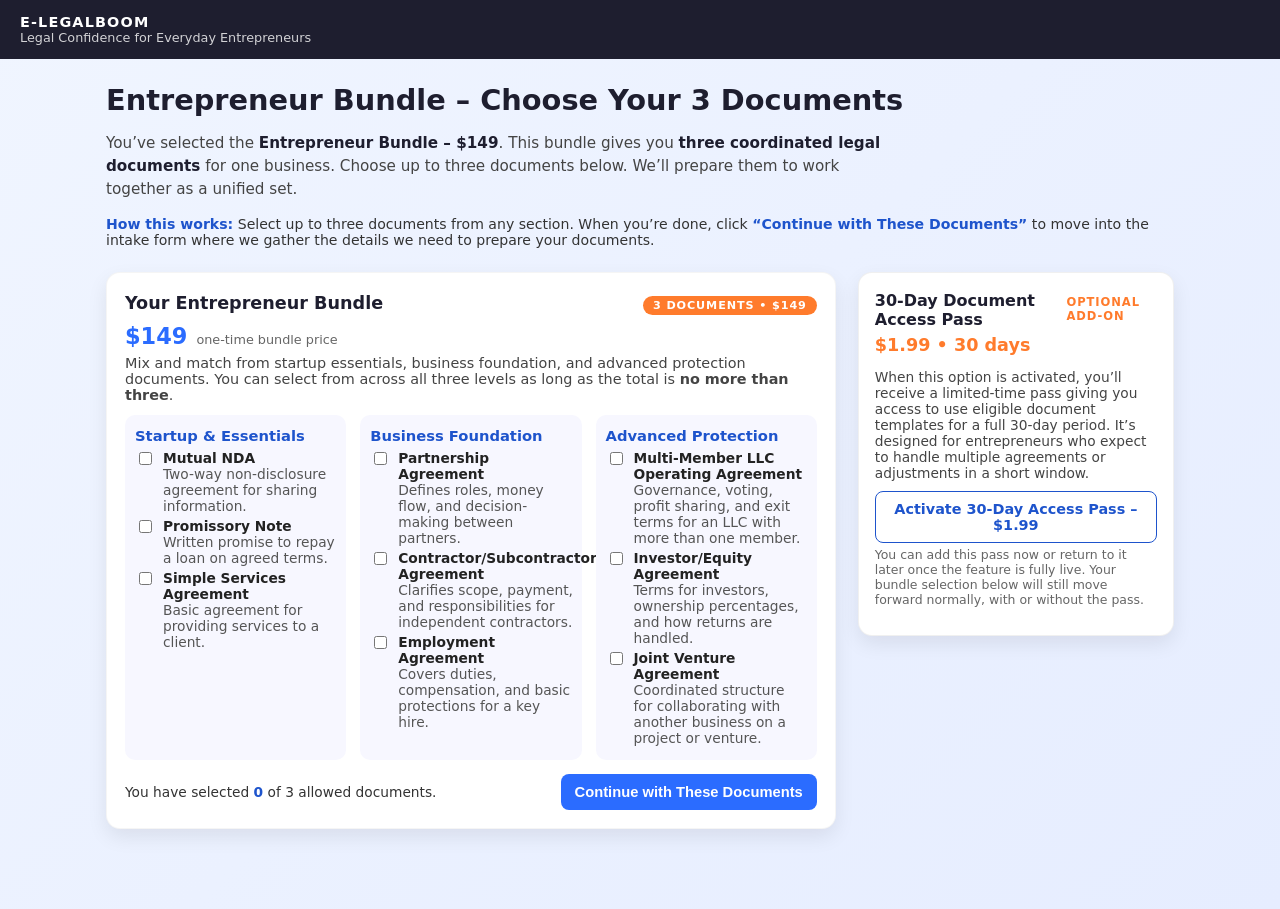
==== bundle-select.html @ 8c2ac6b5 "Create bundle-select.html" ====
<!DOCTYPE html>
<html lang="en">
  <head>
    <meta charset="UTF-8" />
    <title>E-LegalBoom – Entrepreneur Bundle Selection</title>
    <meta name="viewport" content="width=device-width, initial-scale=1" />

    <style>
      :root {
        --eb-navy: #1e1e2f;
        --eb-blue: #2b6cff;
        --eb-blue-dark: #1e54cc;
        --eb-accent: #ff7b2c;
        --eb-bg1: #f0f5ff;
        --eb-bg2: #e6edff;
        --eb-card-bg: #ffffff;
      }

      * {
        box-sizing: border-box;
      }

      body {
        margin: 0;
        font-family: system-ui, -apple-system, BlinkMacSystemFont, "Segoe UI",
          sans-serif;
        background: linear-gradient(135deg, var(--eb-bg1), var(--eb-bg2));
        color: #222;
      }

      header {
        background: var(--eb-navy);
        color: #fff;
        padding: 14px 20px;
      }

      header .brand {
        font-weight: 700;
        letter-spacing: 0.08em;
        text-transform: uppercase;
        font-size: 0.9rem;
      }

      header .tagline {
        font-size: 0.8rem;
        opacity: 0.8;
      }

      .page-wrap {
        max-width: 1100px;
        margin: 24px auto 40px;
        padding: 0 16px 40px;
      }

      h1 {
        margin: 0 0 8px;
        font-size: 1.8rem;
        color: var(--eb-navy);
      }

      .page-intro {
        max-width: 780px;
        font-size: 0.95rem;
        color: #444;
        line-height: 1.5;
      }

      .page-intro strong {
        color: var(--eb-navy);
      }

      .selection-summary {
        margin-top: 14px;
        font-size: 0.88rem;
        color: #333;
      }

      .selection-summary strong {
        color: var(--eb-blue-dark);
      }

      .layout-grid {
        display: grid;
        grid-template-columns: 3fr 1.3fr;
        gap: 22px;
        margin-top: 24px;
        align-items: flex-start;
      }

      @media (max-width: 900px) {
        .layout-grid {
          grid-template-columns: 1fr;
        }
      }

      .bundle-card {
        background: var(--eb-card-bg);
        border-radius: 14px;
        padding: 20px 18px 18px;
        box-shadow: 0 8px 20px rgba(0, 0, 0, 0.08);
        border: 1px solid rgba(0, 0, 0, 0.04);
      }

      .bundle-header-row {
        display: flex;
        justify-content: space-between;
        align-items: baseline;
        gap: 10px;
        margin-bottom: 8px;
      }

      .bundle-name {
        margin: 0;
        font-size: 1.1rem;
        color: var(--eb-navy);
      }

      .bundle-pill {
        display: inline-block;
        padding: 3px 10px;
        border-radius: 999px;
        font-size: 0.7rem;
        text-transform: uppercase;
        letter-spacing: 0.08em;
        background: var(--eb-accent);
        color: #fff;
        font-weight: 600;
        white-space: nowrap;
      }

      .bundle-price-row {
        margin-bottom: 6px;
      }

      .bundle-price-main {
        font-size: 1.4rem;
        font-weight: 700;
        color: var(--eb-blue);
      }

      .bundle-price-note {
        font-size: 0.8rem;
        color: #666;
        margin-left: 4px;
      }

      .bundle-blurb {
        font-size: 0.9rem;
        color: #444;
        margin: 6px 0 12px;
      }

      .doc-groups {
        display: grid;
        grid-template-columns: repeat(auto-fit, minmax(220px, 1fr));
        gap: 14px;
      }

      .doc-group {
        background: #f7f7ff;
        border-radius: 10px;
        padding: 12px 10px 10px;
      }

      .doc-group-title {
        margin: 0 0 6px;
        font-size: 0.92rem;
        color: var(--eb-blue-dark);
        font-weight: 600;
      }

      .doc-option-label {
        display: flex;
        align-items: flex-start;
        gap: 8px;
        font-size: 0.86rem;
        margin-bottom: 4px;
        cursor: pointer;
      }

      .doc-option-label input[type="checkbox"] {
        margin-top: 2px;
        cursor: pointer;
      }

      .doc-option-title {
        font-weight: 600;
        color: #222;
      }

      .doc-option-note {
        display: block;
        font-weight: 400;
        color: #555;
      }

      .selection-footer {
        margin-top: 14px;
        display: flex;
        flex-wrap: wrap;
        gap: 10px;
        align-items: center;
        justify-content: space-between;
      }

      .selection-count {
        font-size: 0.86rem;
        color: #333;
      }

      .selection-count strong {
        color: var(--eb-blue-dark);
      }

      .btn-primary {
        display: inline-block;
        background: var(--eb-blue);
        color: #fff;
        padding: 10px 14px;
        border-radius: 8px;
        text-align: center;
        text-decoration: none;
        font-size: 0.92rem;
        font-weight: 600;
        border: none;
        cursor: pointer;
        transition: background 0.18s ease, transform 0.1s ease;
      }

      .btn-primary:hover {
        background: var(--eb-blue-dark);
        transform: translateY(-1px);
      }

      .btn-primary:disabled,
      .btn-primary[disabled] {
        background: #a5b5f0;
        cursor: not-allowed;
        transform: none;
      }

      /* Right column: 30-day pass hook */
      .hook-card {
        background: var(--eb-card-bg);
        border-radius: 14px;
        padding: 18px 16px 16px;
        box-shadow: 0 8px 20px rgba(0, 0, 0, 0.08);
        border: 1px solid rgba(0, 0, 0, 0.06);
      }

      .hook-title {
        margin: 0 0 6px;
        font-size: 1rem;
        color: var(--eb-navy);
        display: flex;
        justify-content: space-between;
        align-items: baseline;
        gap: 10px;
      }

      .hook-pill {
        font-size: 0.72rem;
        text-transform: uppercase;
        letter-spacing: 0.08em;
        color: var(--eb-accent);
        font-weight: 700;
      }

      .hook-price {
        font-size: 1.1rem;
        font-weight: 700;
        color: var(--eb-accent);
        margin: 4px 0 4px;
      }

      .hook-text {
        font-size: 0.86rem;
        color: #444;
        margin-bottom: 10px;
      }

      .hook-note {
        font-size: 0.78rem;
        color: #666;
        margin-top: 4px;
      }

      .btn-secondary {
        display: inline-block;
        background: #ffffff;
        color: var(--eb-blue-dark);
        padding: 9px 12px;
        border-radius: 8px;
        text-align: center;
        text-decoration: none;
        font-size: 0.9rem;
        font-weight: 600;
        border: 1px solid var(--eb-blue-dark);
        cursor: pointer;
        transition: background 0.18s ease, color 0.18s ease, transform 0.1s ease;
      }

      .btn-secondary:hover {
        background: var(--eb-blue-dark);
        color: #fff;
        transform: translateY(-1px);
      }

      @media (max-width: 600px) {
        h1 {
          font-size: 1.4rem;
        }
      }
    </style>
  </head>

  <body>
    <header>
      <div class="brand">E-LEGALBOOM</div>
      <div class="tagline">Legal Confidence for Everyday Entrepreneurs</div>
    </header>

    <main class="page-wrap">
      <h1>Entrepreneur Bundle – Choose Your 3 Documents</h1>
      <p class="page-intro">
        You’ve selected the <strong>Entrepreneur Bundle – $149</strong>. This
        bundle gives you <strong>three coordinated legal documents</strong> for
        one business. Choose up to three documents below. We’ll prepare them to
        work together as a unified set.
      </p>

      <p class="selection-summary">
        <strong>How this works:</strong> Select up to three documents from any
        section. When you’re done, click
        <strong>“Continue with These Documents”</strong> to move into the intake
        form where we gather the details we need to prepare your documents.
      </p>

      <div class="layout-grid">
        <!-- LEFT: Bundle document selection -->
        <section class="bundle-card">
          <div class="bundle-header-row">
            <h2 class="bundle-name">Your Entrepreneur Bundle</h2>
            <span class="bundle-pill">3 documents • $149</span>
          </div>

          <div class="bundle-price-row">
            <span class="bundle-price-main">$149</span>
            <span class="bundle-price-note">one-time bundle price</span>
          </div>

          <p class="bundle-blurb">
            Mix and match from startup essentials, business foundation, and
            advanced protection documents. You can select from across all three
            levels as long as the total is <strong>no more than three</strong>.
          </p>

          <div class="doc-groups">
            <!-- Group 1: Startup & Essentials (Tier 1 style) -->
            <div class="doc-group">
              <h3 class="doc-group-title">Startup &amp; Essentials</h3>

              <label class="doc-option-label">
                <input
                  type="checkbox"
                  name="bundleDoc"
                  value="mutual_nda"
                />
                <span>
                  <span class="doc-option-title">Mutual NDA</span>
                  <span class="doc-option-note">
                    Two-way non-disclosure agreement for sharing information.
                  </span>
                </span>
              </label>

              <label class="doc-option-label">
                <input
                  type="checkbox"
                  name="bundleDoc"
                  value="promissory_note"
                />
                <span>
                  <span class="doc-option-title">Promissory Note</span>
                  <span class="doc-option-note">
                    Written promise to repay a loan on agreed terms.
                  </span>
                </span>
              </label>

              <label class="doc-option-label">
                <input
                  type="checkbox"
                  name="bundleDoc"
                  value="simple_services_agreement"
                />
                <span>
                  <span class="doc-option-title">Simple Services Agreement</span>
                  <span class="doc-option-note">
                    Basic agreement for providing services to a client.
                  </span>
                </span>
              </label>
            </div>

            <!-- Group 2: Business Foundation (Tier 2 style) -->
            <div class="doc-group">
              <h3 class="doc-group-title">Business Foundation</h3>

              <label class="doc-option-label">
                <input
                  type="checkbox"
                  name="bundleDoc"
                  value="partnership_agreement"
                />
                <span>
                  <span class="doc-option-title">Partnership Agreement</span>
                  <span class="doc-option-note">
                    Defines roles, money flow, and decision-making between
                    partners.
                  </span>
                </span>
              </label>

              <label class="doc-option-label">
                <input
                  type="checkbox"
                  name="bundleDoc"
                  value="contractor_agreement"
                />
                <span>
                  <span class="doc-option-title">
                    Contractor/Subcontractor Agreement
                  </span>
                  <span class="doc-option-note">
                    Clarifies scope, payment, and responsibilities for
                    independent contractors.
                  </span>
                </span>
              </label>

              <label class="doc-option-label">
                <input
                  type="checkbox"
                  name="bundleDoc"
                  value="employment_agreement"
                />
                <span>
                  <span class="doc-option-title">Employment Agreement</span>
                  <span class="doc-option-note">
                    Covers duties, compensation, and basic protections for a
                    key hire.
                  </span>
                </span>
              </label>
            </div>

            <!-- Group 3: Advanced Protection (Tier 3 style) -->
            <div class="doc-group">
              <h3 class="doc-group-title">Advanced Protection</h3>

              <label class="doc-option-label">
                <input
                  type="checkbox"
                  name="bundleDoc"
                  value="multi_member_llc_operating_agreement"
                />
                <span>
                  <span class="doc-option-title">
                    Multi-Member LLC Operating Agreement
                  </span>
                  <span class="doc-option-note">
                    Governance, voting, profit sharing, and exit terms for an
                    LLC with more than one member.
                  </span>
                </span>
              </label>

              <label class="doc-option-label">
                <input
                  type="checkbox"
                  name="bundleDoc"
                  value="investor_equity_agreement"
                />
                <span>
                  <span class="doc-option-title">Investor/Equity Agreement</span>
                  <span class="doc-option-note">
                    Terms for investors, ownership percentages, and how returns
                    are handled.
                  </span>
                </span>
              </label>

              <label class="doc-option-label">
                <input
                  type="checkbox"
                  name="bundleDoc"
                  value="joint_venture_agreement"
                />
                <span>
                  <span class="doc-option-title">Joint Venture Agreement</span>
                  <span class="doc-option-note">
                    Coordinated structure for collaborating with another
                    business on a project or venture.
                  </span>
                </span>
              </label>
            </div>
          </div>

          <div class="selection-footer">
            <div class="selection-count" id="selection-count">
              You have selected <strong>0</strong> of 3 allowed documents.
            </div>
            <button id="continue-btn" class="btn-primary">
              Continue with These Documents
            </button>
          </div>
        </section>

        <!-- RIGHT: 30-day pass hook -->
        <aside class="hook-card">
          <h2 class="hook-title">
            30-Day Document Access Pass
            <span class="hook-pill">Optional Add-On</span>
          </h2>
          <div class="hook-price">$1.99 • 30 days</div>
          <p class="hook-text">
            When this option is activated, you’ll receive a limited-time pass
            giving you access to use eligible document templates for a full
            30-day period. It’s designed for entrepreneurs who expect to handle
            multiple agreements or adjustments in a short window.
          </p>

          <!-- TODO: Replace the # below with your actual $1.99 pay link URL -->
          <a
            href="#"
            class="btn-secondary"
            id="pass-link"
          >
            Activate 30-Day Access Pass – $1.99
          </a>

          <p class="hook-note">
            You can add this pass now or return to it later once the feature is
            fully live. Your bundle selection below will still move forward
            normally, with or without the pass.
          </p>
        </aside>
      </div>
    </main>

    <script>
      document.addEventListener("DOMContentLoaded", function () {
        const MAX_DOCS = 3;
        const checkboxes = Array.from(
          document.querySelectorAll('input[name="bundleDoc"]')
        );
        const countEl = document.getElementById("selection-count");
        const continueBtn = document.getElementById("continue-btn");

        function updateSelectionState() {
          const selected = checkboxes.filter((cb) => cb.checked);
          const count = selected.length;

          // Update count text
          if (countEl) {
            countEl.innerHTML =
              'You have selected <strong>' +
              count +
              "</strong> of " +
              MAX_DOCS +
              " allowed documents.";
          }

          // Enable/disable further selection if at max
          if (count >= MAX_DOCS) {
            checkboxes.forEach((cb) => {
              if (!cb.checked) {
                cb.disabled = true;
              }
            });
          } else {
            checkboxes.forEach((cb) => {
              cb.disabled = false;
            });
          }
        }

        checkboxes.forEach((cb) => {
          cb.addEventListener("change", updateSelectionState);
        });

        updateSelectionState();

        if (continueBtn) {
          continueBtn.addEventListener("click", function () {
            const selected = checkboxes
              .filter((cb) => cb.checked)
              .map((cb) => cb.value);

            if (selected.length === 0) {
              alert(
                "Please select at least one document for your Entrepreneur Bundle."
              );
              return;
            }

            if (selected.length > MAX_DOCS) {
              alert(
                "You can select up to " +
                  MAX_DOCS +
                  " documents. Please deselect one before continuing."
              );
              return;
            }

            // Build query string for the intake page
            const docsParam = encodeURIComponent(selected.join(","));

            // If your intake file has a different name, update "intake.html" below
            const nextUrl =
              "intake.html?tier=BUNDLE&docs=" + docsParam;

            window.location.href = nextUrl;
          });
        }
      });
    </script>
  </body>
</html>
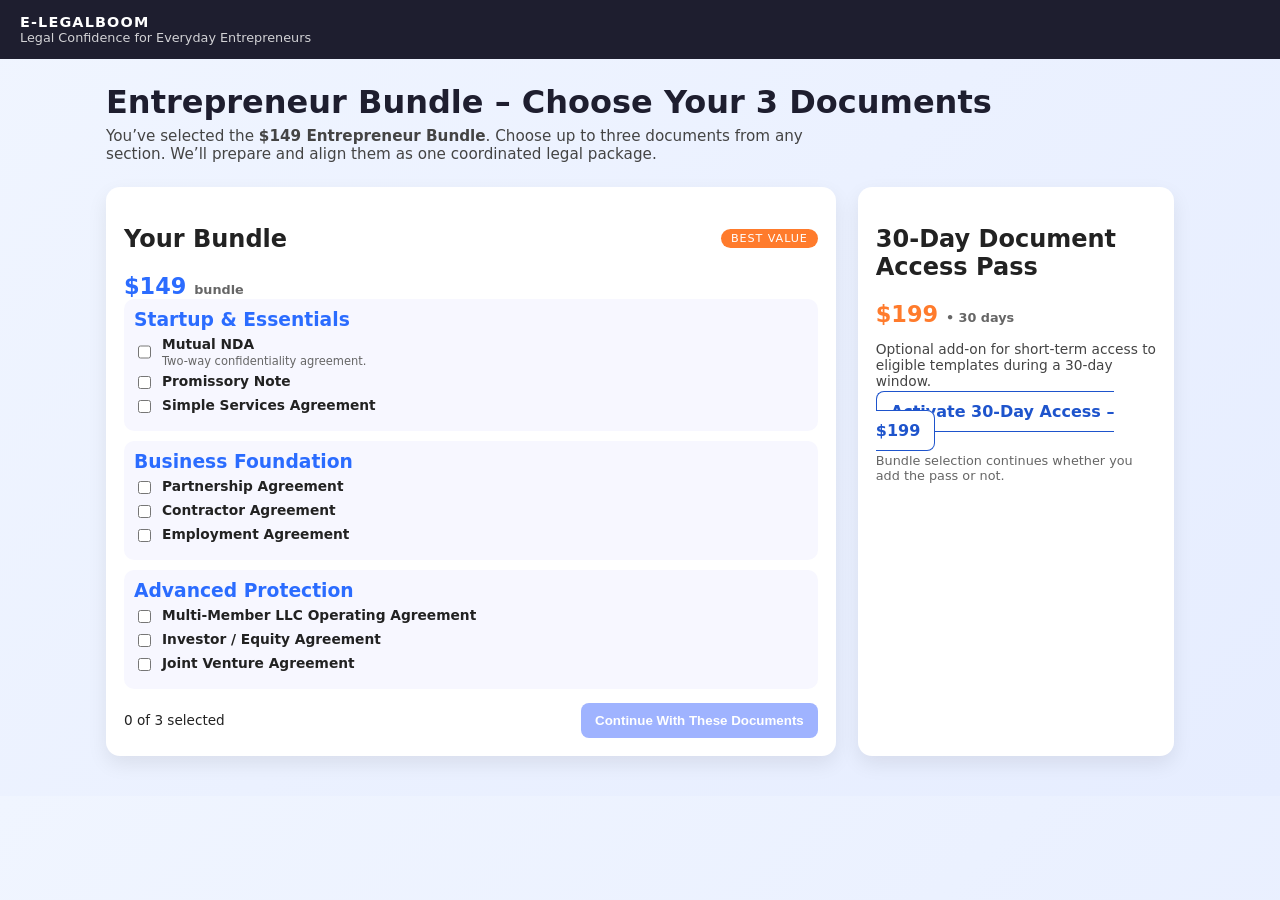
==== commit 3a1c47e6: "Update bundle-select.html" ====
--- a/bundle-select.html
+++ b/bundle-select.html
@@ -1,631 +1,146 @@
 <!DOCTYPE html>
 <html lang="en">
-  <head>
-    <meta charset="UTF-8" />
-    <title>E-LegalBoom – Entrepreneur Bundle Selection</title>
-    <meta name="viewport" content="width=device-width, initial-scale=1" />
+<head>
+<meta charset="UTF-8">
+<title>Entrepreneur Bundle – Choose Your Documents</title>
+<meta name="viewport" content="width=device-width, initial-scale=1">
 
-    <style>
-      :root {
-        --eb-navy: #1e1e2f;
-        --eb-blue: #2b6cff;
-        --eb-blue-dark: #1e54cc;
-        --eb-accent: #ff7b2c;
-        --eb-bg1: #f0f5ff;
-        --eb-bg2: #e6edff;
-        --eb-card-bg: #ffffff;
-      }
+<style>
+  :root{
+    --navy:#1e1e2f; --blue:#2b6cff; --blue2:#1e54cc; --accent:#ff7b2c;
+  }
+  *{box-sizing:border-box}
+  body{
+    margin:0; font-family:system-ui,-apple-system; 
+    background:linear-gradient(135deg,#f0f5ff,#e6edff); color:#222
+  }
+  header{background:var(--navy); color:#fff; padding:14px 20px}
+  .brand{font-weight:700; letter-spacing:.08em; font-size:.9rem}
+  .tagline{opacity:.8; font-size:.8rem}
+  .page{max-width:1100px; margin:24px auto 40px; padding:0 16px}
+  h1{margin:0; color:var(--navy)}
+  .intro{max-width:760px; color:#444; font-size:.95rem; margin-top:6px}
+  .grid{display:grid; grid-template-columns:3fr 1.3fr; gap:22px; margin-top:24px}
+  @media (max-width:900px){.grid{grid-template-columns:1fr}}
+  .card{
+    background:#fff; border-radius:14px; padding:18px;
+    box-shadow:0 8px 20px rgba(0,0,0,.08)
+  }
+  .row{display:flex; justify-content:space-between; align-items:center; gap:10px}
+  .badge{background:var(--accent); color:#fff; border-radius:999px; padding:3px 10px; font-size:.7rem; letter-spacing:.08em}
+  .price{color:var(--blue); font-size:1.4rem; font-weight:700}
+  .note{font-size:.8rem; color:#666}
+  .group{background:#f7f7ff; border-radius:10px; padding:10px; margin-bottom:10px}
+  .group h3{margin:0 0 6px; color:var(--blue)}
+  label{display:flex; gap:8px; font-size:.86rem; margin-bottom:5px; cursor:pointer}
+  small{color:#666}
+  .footer{display:flex; justify-content:space-between; align-items:center; margin-top:14px; flex-wrap:wrap; gap:10px}
+  .count{font-size:.85rem}
+  .btn,button{
+    background:var(--blue); color:#fff; border:none; border-radius:8px;
+    padding:10px 14px; font-weight:600; text-decoration:none; cursor:pointer
+  }
+  .btn:hover,button:hover{background:var(--blue2)}
+  button:disabled{background:#9fb3ff; cursor:not-allowed}
+  aside .price{color:var(--accent)}
+  .btn-secondary{
+    background:#fff; color:var(--blue2); border:1px solid var(--blue2)
+  }
+  .btn-secondary:hover{background:var(--blue2); color:#fff}
+</style>
+</head>
 
-      * {
-        box-sizing: border-box;
-      }
+<body>
+<header>
+  <div class="brand">E-LEGALBOOM</div>
+  <div class="tagline">Legal Confidence for Everyday Entrepreneurs</div>
+</header>
 
-      body {
-        margin: 0;
-        font-family: system-ui, -apple-system, BlinkMacSystemFont, "Segoe UI",
-          sans-serif;
-        background: linear-gradient(135deg, var(--eb-bg1), var(--eb-bg2));
-        color: #222;
-      }
+<main class="page">
+<h1>Entrepreneur Bundle – Choose Your 3 Documents</h1>
+<p class="intro">
+You’ve selected the <strong>$149 Entrepreneur Bundle</strong>. Choose up to three documents from any section.
+We’ll prepare and align them as one coordinated legal package.
+</p>
 
-      header {
-        background: var(--eb-navy);
-        color: #fff;
-        padding: 14px 20px;
-      }
+<div class="grid">
 
-      header .brand {
-        font-weight: 700;
-        letter-spacing: 0.08em;
-        text-transform: uppercase;
-        font-size: 0.9rem;
-      }
+<!-- LEFT: Bundle selection -->
+<section class="card">
+  <div class="row">
+    <h2>Your Bundle</h2>
+    <span class="badge">BEST VALUE</span>
+  </div>
+  <div class="price">$149 <span class="note">bundle</span></div>
 
-      header .tagline {
-        font-size: 0.8rem;
-        opacity: 0.8;
-      }
+  <div class="group">
+    <h3>Startup & Essentials</h3>
+    <label><input type="checkbox" value="mutual_nda"> <span><strong>Mutual NDA</strong><br><small>Two-way confidentiality agreement.</small></span></label>
+    <label><input type="checkbox" value="promissory_note"> <span><strong>Promissory Note</strong></span></label>
+    <label><input type="checkbox" value="services_agreement"> <span><strong>Simple Services Agreement</strong></span></label>
+  </div>
 
-      .page-wrap {
-        max-width: 1100px;
-        margin: 24px auto 40px;
-        padding: 0 16px 40px;
-      }
+  <div class="group">
+    <h3>Business Foundation</h3>
+    <label><input type="checkbox" value="partnership_agreement"> <span><strong>Partnership Agreement</strong></span></label>
+    <label><input type="checkbox" value="contractor_agreement"> <span><strong>Contractor Agreement</strong></span></label>
+    <label><input type="checkbox" value="employment_agreement"> <span><strong>Employment Agreement</strong></span></label>
+  </div>
 
-      h1 {
-        margin: 0 0 8px;
-        font-size: 1.8rem;
-        color: var(--eb-navy);
-      }
+  <div class="group">
+    <h3>Advanced Protection</h3>
+    <label><input type="checkbox" value="llc_operating_agreement"> <span><strong>Multi-Member LLC Operating Agreement</strong></span></label>
+    <label><input type="checkbox" value="investor_agreement"> <span><strong>Investor / Equity Agreement</strong></span></label>
+    <label><input type="checkbox" value="joint_venture"> <span><strong>Joint Venture Agreement</strong></span></label>
+  </div>
 
-      .page-intro {
-        max-width: 780px;
-        font-size: 0.95rem;
-        color: #444;
-        line-height: 1.5;
-      }
+  <div class="footer">
+    <span class="count" id="count">0 of 3 selected</span>
+    <button id="continue">Continue With These Documents</button>
+  </div>
+</section>
 
-      .page-intro strong {
-        color: var(--eb-navy);
-      }
+<!-- RIGHT: $199 pass hook -->
+<aside class="card">
+  <h2>30-Day Document Access Pass</h2>
+  <div class="price">$199 <span class="note">• 30 days</span></div>
+  <p style="font-size:.86rem;color:#444">
+    Optional add-on for short-term access to eligible templates during a 30-day window.
+  </p>
 
-      .selection-summary {
-        margin-top: 14px;
-        font-size: 0.88rem;
-        color: #333;
-      }
+  <!-- REAL $199 LINK -->
+  <a class="btn btn-secondary" href="https://pay.elegalboom.org/c9c5e4f6-ac37-4fd3-98a8-a84">
+    Activate 30-Day Access – $199
+  </a>
 
-      .selection-summary strong {
-        color: var(--eb-blue-dark);
-      }
+  <p class="note">Bundle selection continues whether you add the pass or not.</p>
+</aside>
 
-      .layout-grid {
-        display: grid;
-        grid-template-columns: 3fr 1.3fr;
-        gap: 22px;
-        margin-top: 24px;
-        align-items: flex-start;
-      }
+</div>
+</main>
 
-      @media (max-width: 900px) {
-        .layout-grid {
-          grid-template-columns: 1fr;
-        }
-      }
+<script>
+  const MAX=3;
+  const boxes=[...document.querySelectorAll('input[type="checkbox"]')];
+  const count=document.getElementById('count');
+  const btn=document.getElementById('continue');
 
-      .bundle-card {
-        background: var(--eb-card-bg);
-        border-radius: 14px;
-        padding: 20px 18px 18px;
-        box-shadow: 0 8px 20px rgba(0, 0, 0, 0.08);
-        border: 1px solid rgba(0, 0, 0, 0.04);
-      }
+  function update(){
+    const sel=boxes.filter(b=>b.checked);
+    count.innerHTML = sel.length + " of " + MAX + " selected";
+    boxes.forEach(b=>b.disabled = sel.length>=MAX && !b.checked);
+    btn.disabled = sel.length===0;
+  }
+  boxes.forEach(b=>b.addEventListener('change',update));
+  update();
 
-      .bundle-header-row {
-        display: flex;
-        justify-content: space-between;
-        align-items: baseline;
-        gap: 10px;
-        margin-bottom: 8px;
-      }
+  document.getElementById('continue').onclick=()=> {
+    const sel=boxes.filter(b=>b.checked).map(b=>b.value);
+    const docs=encodeURIComponent(sel.join(','));
+    // Adjust file name if your intake page differs:
+    window.location.href="intake.html?tier=BUNDLE&docs="+docs;
+  };
+</script>
 
-      .bundle-name {
-        margin: 0;
-        font-size: 1.1rem;
-        color: var(--eb-navy);
-      }
-
-      .bundle-pill {
-        display: inline-block;
-        padding: 3px 10px;
-        border-radius: 999px;
-        font-size: 0.7rem;
-        text-transform: uppercase;
-        letter-spacing: 0.08em;
-        background: var(--eb-accent);
-        color: #fff;
-        font-weight: 600;
-        white-space: nowrap;
-      }
-
-      .bundle-price-row {
-        margin-bottom: 6px;
-      }
-
-      .bundle-price-main {
-        font-size: 1.4rem;
-        font-weight: 700;
-        color: var(--eb-blue);
-      }
-
-      .bundle-price-note {
-        font-size: 0.8rem;
-        color: #666;
-        margin-left: 4px;
-      }
-
-      .bundle-blurb {
-        font-size: 0.9rem;
-        color: #444;
-        margin: 6px 0 12px;
-      }
-
-      .doc-groups {
-        display: grid;
-        grid-template-columns: repeat(auto-fit, minmax(220px, 1fr));
-        gap: 14px;
-      }
-
-      .doc-group {
-        background: #f7f7ff;
-        border-radius: 10px;
-        padding: 12px 10px 10px;
-      }
-
-      .doc-group-title {
-        margin: 0 0 6px;
-        font-size: 0.92rem;
-        color: var(--eb-blue-dark);
-        font-weight: 600;
-      }
-
-      .doc-option-label {
-        display: flex;
-        align-items: flex-start;
-        gap: 8px;
-        font-size: 0.86rem;
-        margin-bottom: 4px;
-        cursor: pointer;
-      }
-
-      .doc-option-label input[type="checkbox"] {
-        margin-top: 2px;
-        cursor: pointer;
-      }
-
-      .doc-option-title {
-        font-weight: 600;
-        color: #222;
-      }
-
-      .doc-option-note {
-        display: block;
-        font-weight: 400;
-        color: #555;
-      }
-
-      .selection-footer {
-        margin-top: 14px;
-        display: flex;
-        flex-wrap: wrap;
-        gap: 10px;
-        align-items: center;
-        justify-content: space-between;
-      }
-
-      .selection-count {
-        font-size: 0.86rem;
-        color: #333;
-      }
-
-      .selection-count strong {
-        color: var(--eb-blue-dark);
-      }
-
-      .btn-primary {
-        display: inline-block;
-        background: var(--eb-blue);
-        color: #fff;
-        padding: 10px 14px;
-        border-radius: 8px;
-        text-align: center;
-        text-decoration: none;
-        font-size: 0.92rem;
-        font-weight: 600;
-        border: none;
-        cursor: pointer;
-        transition: background 0.18s ease, transform 0.1s ease;
-      }
-
-      .btn-primary:hover {
-        background: var(--eb-blue-dark);
-        transform: translateY(-1px);
-      }
-
-      .btn-primary:disabled,
-      .btn-primary[disabled] {
-        background: #a5b5f0;
-        cursor: not-allowed;
-        transform: none;
-      }
-
-      /* Right column: 30-day pass hook */
-      .hook-card {
-        background: var(--eb-card-bg);
-        border-radius: 14px;
-        padding: 18px 16px 16px;
-        box-shadow: 0 8px 20px rgba(0, 0, 0, 0.08);
-        border: 1px solid rgba(0, 0, 0, 0.06);
-      }
-
-      .hook-title {
-        margin: 0 0 6px;
-        font-size: 1rem;
-        color: var(--eb-navy);
-        display: flex;
-        justify-content: space-between;
-        align-items: baseline;
-        gap: 10px;
-      }
-
-      .hook-pill {
-        font-size: 0.72rem;
-        text-transform: uppercase;
-        letter-spacing: 0.08em;
-        color: var(--eb-accent);
-        font-weight: 700;
-      }
-
-      .hook-price {
-        font-size: 1.1rem;
-        font-weight: 700;
-        color: var(--eb-accent);
-        margin: 4px 0 4px;
-      }
-
-      .hook-text {
-        font-size: 0.86rem;
-        color: #444;
-        margin-bottom: 10px;
-      }
-
-      .hook-note {
-        font-size: 0.78rem;
-        color: #666;
-        margin-top: 4px;
-      }
-
-      .btn-secondary {
-        display: inline-block;
-        background: #ffffff;
-        color: var(--eb-blue-dark);
-        padding: 9px 12px;
-        border-radius: 8px;
-        text-align: center;
-        text-decoration: none;
-        font-size: 0.9rem;
-        font-weight: 600;
-        border: 1px solid var(--eb-blue-dark);
-        cursor: pointer;
-        transition: background 0.18s ease, color 0.18s ease, transform 0.1s ease;
-      }
-
-      .btn-secondary:hover {
-        background: var(--eb-blue-dark);
-        color: #fff;
-        transform: translateY(-1px);
-      }
-
-      @media (max-width: 600px) {
-        h1 {
-          font-size: 1.4rem;
-        }
-      }
-    </style>
-  </head>
-
-  <body>
-    <header>
-      <div class="brand">E-LEGALBOOM</div>
-      <div class="tagline">Legal Confidence for Everyday Entrepreneurs</div>
-    </header>
-
-    <main class="page-wrap">
-      <h1>Entrepreneur Bundle – Choose Your 3 Documents</h1>
-      <p class="page-intro">
-        You’ve selected the <strong>Entrepreneur Bundle – $149</strong>. This
-        bundle gives you <strong>three coordinated legal documents</strong> for
-        one business. Choose up to three documents below. We’ll prepare them to
-        work together as a unified set.
-      </p>
-
-      <p class="selection-summary">
-        <strong>How this works:</strong> Select up to three documents from any
-        section. When you’re done, click
-        <strong>“Continue with These Documents”</strong> to move into the intake
-        form where we gather the details we need to prepare your documents.
-      </p>
-
-      <div class="layout-grid">
-        <!-- LEFT: Bundle document selection -->
-        <section class="bundle-card">
-          <div class="bundle-header-row">
-            <h2 class="bundle-name">Your Entrepreneur Bundle</h2>
-            <span class="bundle-pill">3 documents • $149</span>
-          </div>
-
-          <div class="bundle-price-row">
-            <span class="bundle-price-main">$149</span>
-            <span class="bundle-price-note">one-time bundle price</span>
-          </div>
-
-          <p class="bundle-blurb">
-            Mix and match from startup essentials, business foundation, and
-            advanced protection documents. You can select from across all three
-            levels as long as the total is <strong>no more than three</strong>.
-          </p>
-
-          <div class="doc-groups">
-            <!-- Group 1: Startup & Essentials (Tier 1 style) -->
-            <div class="doc-group">
-              <h3 class="doc-group-title">Startup &amp; Essentials</h3>
-
-              <label class="doc-option-label">
-                <input
-                  type="checkbox"
-                  name="bundleDoc"
-                  value="mutual_nda"
-                />
-                <span>
-                  <span class="doc-option-title">Mutual NDA</span>
-                  <span class="doc-option-note">
-                    Two-way non-disclosure agreement for sharing information.
-                  </span>
-                </span>
-              </label>
-
-              <label class="doc-option-label">
-                <input
-                  type="checkbox"
-                  name="bundleDoc"
-                  value="promissory_note"
-                />
-                <span>
-                  <span class="doc-option-title">Promissory Note</span>
-                  <span class="doc-option-note">
-                    Written promise to repay a loan on agreed terms.
-                  </span>
-                </span>
-              </label>
-
-              <label class="doc-option-label">
-                <input
-                  type="checkbox"
-                  name="bundleDoc"
-                  value="simple_services_agreement"
-                />
-                <span>
-                  <span class="doc-option-title">Simple Services Agreement</span>
-                  <span class="doc-option-note">
-                    Basic agreement for providing services to a client.
-                  </span>
-                </span>
-              </label>
-            </div>
-
-            <!-- Group 2: Business Foundation (Tier 2 style) -->
-            <div class="doc-group">
-              <h3 class="doc-group-title">Business Foundation</h3>
-
-              <label class="doc-option-label">
-                <input
-                  type="checkbox"
-                  name="bundleDoc"
-                  value="partnership_agreement"
-                />
-                <span>
-                  <span class="doc-option-title">Partnership Agreement</span>
-                  <span class="doc-option-note">
-                    Defines roles, money flow, and decision-making between
-                    partners.
-                  </span>
-                </span>
-              </label>
-
-              <label class="doc-option-label">
-                <input
-                  type="checkbox"
-                  name="bundleDoc"
-                  value="contractor_agreement"
-                />
-                <span>
-                  <span class="doc-option-title">
-                    Contractor/Subcontractor Agreement
-                  </span>
-                  <span class="doc-option-note">
-                    Clarifies scope, payment, and responsibilities for
-                    independent contractors.
-                  </span>
-                </span>
-              </label>
-
-              <label class="doc-option-label">
-                <input
-                  type="checkbox"
-                  name="bundleDoc"
-                  value="employment_agreement"
-                />
-                <span>
-                  <span class="doc-option-title">Employment Agreement</span>
-                  <span class="doc-option-note">
-                    Covers duties, compensation, and basic protections for a
-                    key hire.
-                  </span>
-                </span>
-              </label>
-            </div>
-
-            <!-- Group 3: Advanced Protection (Tier 3 style) -->
-            <div class="doc-group">
-              <h3 class="doc-group-title">Advanced Protection</h3>
-
-              <label class="doc-option-label">
-                <input
-                  type="checkbox"
-                  name="bundleDoc"
-                  value="multi_member_llc_operating_agreement"
-                />
-                <span>
-                  <span class="doc-option-title">
-                    Multi-Member LLC Operating Agreement
-                  </span>
-                  <span class="doc-option-note">
-                    Governance, voting, profit sharing, and exit terms for an
-                    LLC with more than one member.
-                  </span>
-                </span>
-              </label>
-
-              <label class="doc-option-label">
-                <input
-                  type="checkbox"
-                  name="bundleDoc"
-                  value="investor_equity_agreement"
-                />
-                <span>
-                  <span class="doc-option-title">Investor/Equity Agreement</span>
-                  <span class="doc-option-note">
-                    Terms for investors, ownership percentages, and how returns
-                    are handled.
-                  </span>
-                </span>
-              </label>
-
-              <label class="doc-option-label">
-                <input
-                  type="checkbox"
-                  name="bundleDoc"
-                  value="joint_venture_agreement"
-                />
-                <span>
-                  <span class="doc-option-title">Joint Venture Agreement</span>
-                  <span class="doc-option-note">
-                    Coordinated structure for collaborating with another
-                    business on a project or venture.
-                  </span>
-                </span>
-              </label>
-            </div>
-          </div>
-
-          <div class="selection-footer">
-            <div class="selection-count" id="selection-count">
-              You have selected <strong>0</strong> of 3 allowed documents.
-            </div>
-            <button id="continue-btn" class="btn-primary">
-              Continue with These Documents
-            </button>
-          </div>
-        </section>
-
-        <!-- RIGHT: 30-day pass hook -->
-        <aside class="hook-card">
-          <h2 class="hook-title">
-            30-Day Document Access Pass
-            <span class="hook-pill">Optional Add-On</span>
-          </h2>
-          <div class="hook-price">$1.99 • 30 days</div>
-          <p class="hook-text">
-            When this option is activated, you’ll receive a limited-time pass
-            giving you access to use eligible document templates for a full
-            30-day period. It’s designed for entrepreneurs who expect to handle
-            multiple agreements or adjustments in a short window.
-          </p>
-
-          <!-- TODO: Replace the # below with your actual $1.99 pay link URL -->
-          <a
-            href="#"
-            class="btn-secondary"
-            id="pass-link"
-          >
-            Activate 30-Day Access Pass – $1.99
-          </a>
-
-          <p class="hook-note">
-            You can add this pass now or return to it later once the feature is
-            fully live. Your bundle selection below will still move forward
-            normally, with or without the pass.
-          </p>
-        </aside>
-      </div>
-    </main>
-
-    <script>
-      document.addEventListener("DOMContentLoaded", function () {
-        const MAX_DOCS = 3;
-        const checkboxes = Array.from(
-          document.querySelectorAll('input[name="bundleDoc"]')
-        );
-        const countEl = document.getElementById("selection-count");
-        const continueBtn = document.getElementById("continue-btn");
-
-        function updateSelectionState() {
-          const selected = checkboxes.filter((cb) => cb.checked);
-          const count = selected.length;
-
-          // Update count text
-          if (countEl) {
-            countEl.innerHTML =
-              'You have selected <strong>' +
-              count +
-              "</strong> of " +
-              MAX_DOCS +
-              " allowed documents.";
-          }
-
-          // Enable/disable further selection if at max
-          if (count >= MAX_DOCS) {
-            checkboxes.forEach((cb) => {
-              if (!cb.checked) {
-                cb.disabled = true;
-              }
-            });
-          } else {
-            checkboxes.forEach((cb) => {
-              cb.disabled = false;
-            });
-          }
-        }
-
-        checkboxes.forEach((cb) => {
-          cb.addEventListener("change", updateSelectionState);
-        });
-
-        updateSelectionState();
-
-        if (continueBtn) {
-          continueBtn.addEventListener("click", function () {
-            const selected = checkboxes
-              .filter((cb) => cb.checked)
-              .map((cb) => cb.value);
-
-            if (selected.length === 0) {
-              alert(
-                "Please select at least one document for your Entrepreneur Bundle."
-              );
-              return;
-            }
-
-            if (selected.length > MAX_DOCS) {
-              alert(
-                "You can select up to " +
-                  MAX_DOCS +
-                  " documents. Please deselect one before continuing."
-              );
-              return;
-            }
-
-            // Build query string for the intake page
-            const docsParam = encodeURIComponent(selected.join(","));
-
-            // If your intake file has a different name, update "intake.html" below
-            const nextUrl =
-              "intake.html?tier=BUNDLE&docs=" + docsParam;
-
-            window.location.href = nextUrl;
-          });
-        }
-      });
-    </script>
-  </body>
+</body>
 </html>
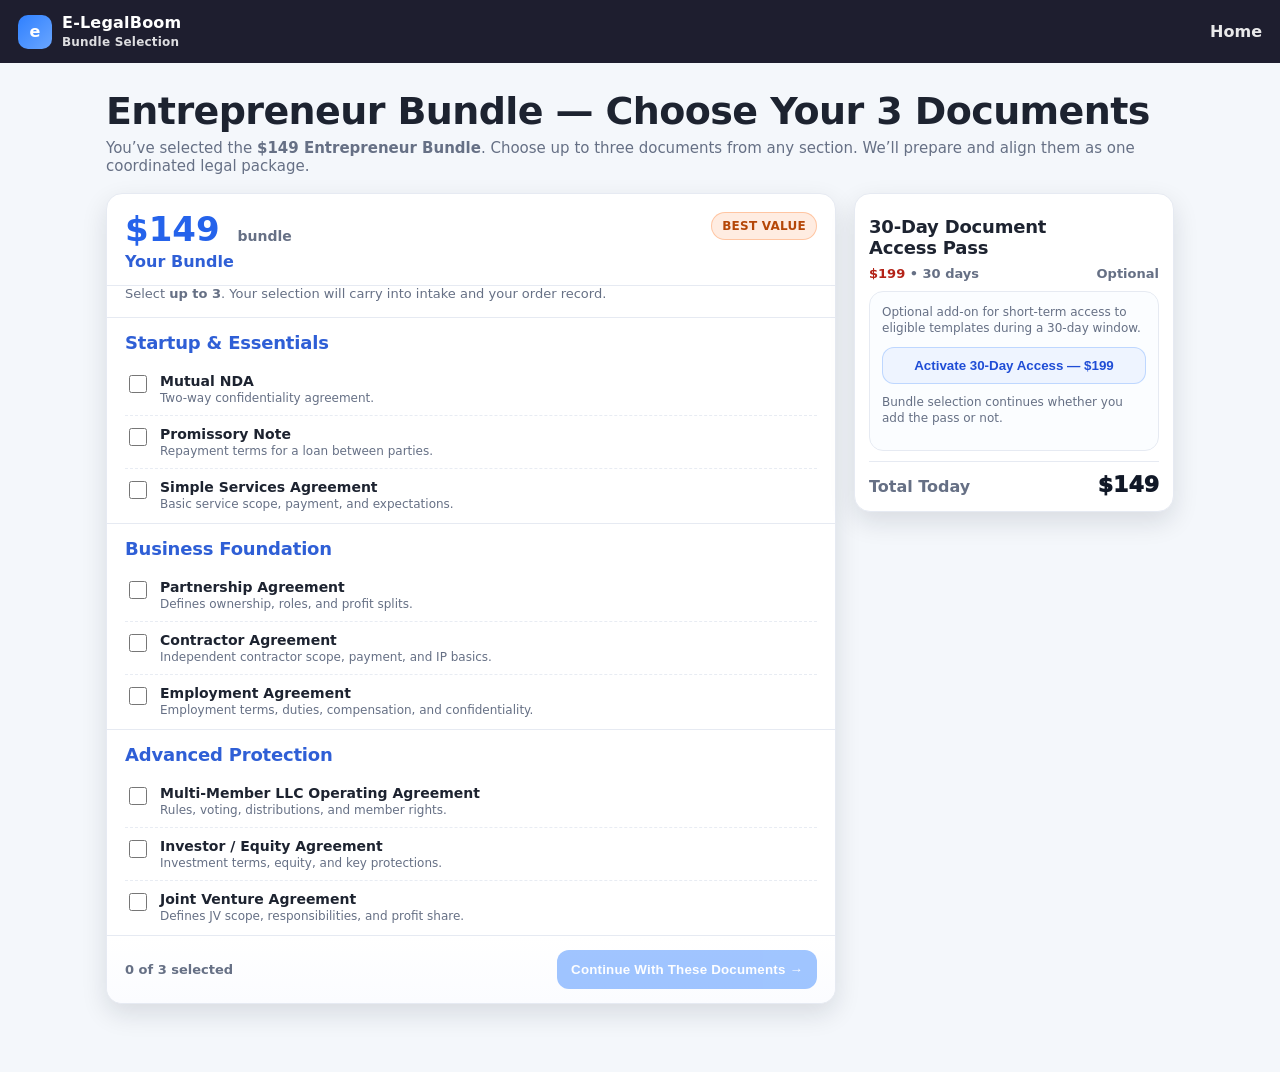
==== commit 4d57ad35: "Update bundle-select.html" ====
--- a/bundle-select.html
+++ b/bundle-select.html
@@ -1,145 +1,590 @@
 <!DOCTYPE html>
 <html lang="en">
 <head>
-<meta charset="UTF-8">
-<title>Entrepreneur Bundle – Choose Your Documents</title>
-<meta name="viewport" content="width=device-width, initial-scale=1">
-
-<style>
-  :root{
-    --navy:#1e1e2f; --blue:#2b6cff; --blue2:#1e54cc; --accent:#ff7b2c;
-  }
-  *{box-sizing:border-box}
-  body{
-    margin:0; font-family:system-ui,-apple-system; 
-    background:linear-gradient(135deg,#f0f5ff,#e6edff); color:#222
-  }
-  header{background:var(--navy); color:#fff; padding:14px 20px}
-  .brand{font-weight:700; letter-spacing:.08em; font-size:.9rem}
-  .tagline{opacity:.8; font-size:.8rem}
-  .page{max-width:1100px; margin:24px auto 40px; padding:0 16px}
-  h1{margin:0; color:var(--navy)}
-  .intro{max-width:760px; color:#444; font-size:.95rem; margin-top:6px}
-  .grid{display:grid; grid-template-columns:3fr 1.3fr; gap:22px; margin-top:24px}
-  @media (max-width:900px){.grid{grid-template-columns:1fr}}
-  .card{
-    background:#fff; border-radius:14px; padding:18px;
-    box-shadow:0 8px 20px rgba(0,0,0,.08)
-  }
-  .row{display:flex; justify-content:space-between; align-items:center; gap:10px}
-  .badge{background:var(--accent); color:#fff; border-radius:999px; padding:3px 10px; font-size:.7rem; letter-spacing:.08em}
-  .price{color:var(--blue); font-size:1.4rem; font-weight:700}
-  .note{font-size:.8rem; color:#666}
-  .group{background:#f7f7ff; border-radius:10px; padding:10px; margin-bottom:10px}
-  .group h3{margin:0 0 6px; color:var(--blue)}
-  label{display:flex; gap:8px; font-size:.86rem; margin-bottom:5px; cursor:pointer}
-  small{color:#666}
-  .footer{display:flex; justify-content:space-between; align-items:center; margin-top:14px; flex-wrap:wrap; gap:10px}
-  .count{font-size:.85rem}
-  .btn,button{
-    background:var(--blue); color:#fff; border:none; border-radius:8px;
-    padding:10px 14px; font-weight:600; text-decoration:none; cursor:pointer
-  }
-  .btn:hover,button:hover{background:var(--blue2)}
-  button:disabled{background:#9fb3ff; cursor:not-allowed}
-  aside .price{color:var(--accent)}
-  .btn-secondary{
-    background:#fff; color:var(--blue2); border:1px solid var(--blue2)
-  }
-  .btn-secondary:hover{background:var(--blue2); color:#fff}
-</style>
+  <meta charset="UTF-8" />
+  <meta name="viewport" content="width=device-width, initial-scale=1" />
+  <title>Entrepreneur Bundle — Choose Your 3 Documents | E-LegalBoom</title>
+  <style>
+    :root{
+      --bg:#f4f7fb;
+      --card:#ffffff;
+      --ink:#1d2330;
+      --muted:#667085;
+      --brand:#1e1e2f;
+      --accent:#2f80ff;
+      --accent2:#ff7b2c;
+      --line:#e6eaf2;
+      --shadow:0 10px 26px rgba(16,24,40,.12);
+      --radius:16px;
+    }
+    *{box-sizing:border-box}
+    body{
+      margin:0;
+      font-family:system-ui,-apple-system,BlinkMacSystemFont,"Segoe UI",Roboto,Helvetica,Arial,sans-serif;
+      background:var(--bg);
+      color:var(--ink);
+    }
+    header{
+      background:var(--brand);
+      color:#fff;
+      padding:14px 18px;
+      display:flex;
+      align-items:center;
+      justify-content:space-between;
+      position:sticky;
+      top:0;
+      z-index:10;
+    }
+    header .left{
+      display:flex; gap:10px; align-items:center;
+    }
+    .logo{
+      width:34px;height:34px;border-radius:10px;
+      background:linear-gradient(135deg,var(--accent),#6aa6ff);
+      display:grid;place-items:center;
+      font-weight:800;
+    }
+    header .brand-title{
+      line-height:1.1;
+      font-weight:800;
+      letter-spacing:.2px;
+    }
+    header nav a{
+      color:#fff;
+      text-decoration:none;
+      opacity:.9;
+      font-weight:600;
+    }
+    header nav a:hover{opacity:1;text-decoration:underline}
+
+    .wrap{
+      max-width:1100px;
+      margin:26px auto;
+      padding:0 16px 42px;
+    }
+
+    .hero h1{
+      margin:0 0 6px;
+      font-size:38px;
+      letter-spacing:-.6px;
+    }
+    .hero p{
+      margin:0;
+      color:var(--muted);
+      font-size:15px;
+    }
+
+    .grid{
+      margin-top:18px;
+      display:grid;
+      grid-template-columns: 1fr 320px;
+      gap:18px;
+      align-items:start;
+    }
+    @media (max-width: 980px){
+      .grid{grid-template-columns:1fr}
+    }
+
+    .card{
+      background:var(--card);
+      border:1px solid var(--line);
+      border-radius:var(--radius);
+      box-shadow:var(--shadow);
+      overflow:hidden;
+    }
+
+    .bundle-top{
+      padding:18px 18px 14px;
+      border-bottom:1px solid var(--line);
+      display:flex;
+      align-items:flex-start;
+      justify-content:space-between;
+      gap:10px;
+    }
+    .bundle-top .price{
+      font-size:34px;
+      font-weight:900;
+      color:#2563eb;
+      line-height:1;
+    }
+    .bundle-top .price small{
+      font-size:14px;
+      font-weight:700;
+      color:var(--muted);
+      margin-left:6px;
+    }
+    .badge{
+      background:rgba(255,123,44,.14);
+      color:#b54708;
+      border:1px solid rgba(255,123,44,.35);
+      padding:6px 10px;
+      border-radius:999px;
+      font-size:12px;
+      font-weight:800;
+      letter-spacing:.25px;
+      white-space:nowrap;
+    }
+    .bundle-sub{
+      padding:0 18px 16px;
+      color:var(--muted);
+      font-size:13px;
+    }
+
+    .section{
+      padding:14px 18px 2px;
+      border-top:1px solid var(--line);
+    }
+    .section:first-of-type{border-top:none}
+    .section h3{
+      margin:0 0 10px;
+      font-size:18px;
+      color:#2f5fd6;
+      letter-spacing:-.2px;
+    }
+
+    .doc{
+      display:flex;
+      align-items:flex-start;
+      gap:10px;
+      padding:10px 0;
+      border-top:1px dashed rgba(230,234,242,.9);
+    }
+    .doc:first-of-type{border-top:none}
+    .doc label{
+      display:flex;
+      gap:10px;
+      cursor:pointer;
+      width:100%;
+    }
+    input[type="checkbox"]{
+      width:18px;height:18px;margin-top:2px;
+      accent-color:var(--accent);
+    }
+    .doc .name{
+      font-weight:800;
+      margin:0;
+      font-size:14px;
+    }
+    .doc .desc{
+      margin:2px 0 0;
+      font-size:12px;
+      color:var(--muted);
+    }
+    .doc.disabled{
+      opacity:.55;
+    }
+
+    .footer-bar{
+      display:flex;
+      align-items:center;
+      justify-content:space-between;
+      gap:12px;
+      padding:14px 18px;
+      border-top:1px solid var(--line);
+      background:linear-gradient(180deg,#fff,#fbfcff);
+    }
+    .count{
+      color:var(--muted);
+      font-weight:700;
+      font-size:13px;
+    }
+    .btn{
+      border:none;
+      cursor:pointer;
+      border-radius:12px;
+      padding:12px 14px;
+      font-weight:900;
+      letter-spacing:.2px;
+      transition:transform .04s ease, filter .12s ease, opacity .12s ease;
+      display:inline-flex;
+      align-items:center;
+      justify-content:center;
+      gap:8px;
+      min-width:220px;
+    }
+    .btn.primary{
+      background:var(--accent);
+      color:#fff;
+      box-shadow:0 10px 22px rgba(47,128,255,.25);
+    }
+    .btn.primary:active{transform:translateY(1px)}
+    .btn.primary[disabled]{
+      opacity:.45;
+      cursor:not-allowed;
+      box-shadow:none;
+    }
+
+    /* Right rail */
+    .rail{
+      padding:14px;
+    }
+    .rail h3{
+      margin:8px 0 8px;
+      font-size:18px;
+      letter-spacing:-.2px;
+    }
+    .rail .price-line{
+      display:flex;
+      align-items:baseline;
+      justify-content:space-between;
+      margin:6px 0 10px;
+      color:var(--muted);
+      font-size:13px;
+      font-weight:700;
+    }
+    .rail .total{
+      display:flex;
+      align-items:baseline;
+      justify-content:space-between;
+      padding-top:10px;
+      border-top:1px solid var(--line);
+      margin-top:10px;
+    }
+    .rail .total .big{
+      font-size:22px;
+      font-weight:1000;
+      color:#111827;
+    }
+    .rail .pass{
+      border:1px solid var(--line);
+      border-radius:14px;
+      padding:12px;
+      background:#fbfdff;
+      margin-top:10px;
+    }
+    .rail .pass .small{
+      margin:0;
+      color:var(--muted);
+      font-size:12px;
+      line-height:1.35;
+    }
+    .rail .pass .passbtn{
+      margin-top:10px;
+      width:100%;
+      background:#eef4ff;
+      color:#1f4dd6;
+      border:1px solid rgba(47,128,255,.25);
+      font-weight:900;
+      border-radius:12px;
+      padding:10px 12px;
+      cursor:pointer;
+    }
+    .rail .pass .passbtn.active{
+      background:rgba(47,128,255,.12);
+      border-color:rgba(47,128,255,.45);
+    }
+    .hint{
+      margin-top:10px;
+      font-size:12px;
+      color:var(--muted);
+      line-height:1.35;
+    }
+    .note{
+      margin-top:8px;
+      font-size:12px;
+      color:#b42318;
+      font-weight:800;
+      display:none;
+    }
+  </style>
 </head>
 
 <body>
 <header>
-  <div class="brand">E-LEGALBOOM</div>
-  <div class="tagline">Legal Confidence for Everyday Entrepreneurs</div>
+  <div class="left">
+    <div class="logo">e</div>
+    <div class="brand-title">
+      E-LegalBoom<br><span style="opacity:.85;font-weight:700;font-size:12px">Bundle Selection</span>
+    </div>
+  </div>
+  <nav><a href="/index.html">Home</a></nav>
 </header>
 
-<main class="page">
-<h1>Entrepreneur Bundle – Choose Your 3 Documents</h1>
-<p class="intro">
-You’ve selected the <strong>$149 Entrepreneur Bundle</strong>. Choose up to three documents from any section.
-We’ll prepare and align them as one coordinated legal package.
-</p>
-
-<div class="grid">
-
-<!-- LEFT: Bundle selection -->
-<section class="card">
-  <div class="row">
-    <h2>Your Bundle</h2>
-    <span class="badge">BEST VALUE</span>
+<div class="wrap">
+  <div class="hero">
+    <h1>Entrepreneur Bundle — Choose Your 3 Documents</h1>
+    <p>
+      You’ve selected the <strong>$149 Entrepreneur Bundle</strong>. Choose up to three documents from any section.
+      We’ll prepare and align them as one coordinated legal package.
+    </p>
   </div>
-  <div class="price">$149 <span class="note">bundle</span></div>
-
-  <div class="group">
-    <h3>Startup & Essentials</h3>
-    <label><input type="checkbox" value="mutual_nda"> <span><strong>Mutual NDA</strong><br><small>Two-way confidentiality agreement.</small></span></label>
-    <label><input type="checkbox" value="promissory_note"> <span><strong>Promissory Note</strong></span></label>
-    <label><input type="checkbox" value="services_agreement"> <span><strong>Simple Services Agreement</strong></span></label>
+
+  <div class="grid">
+    <!-- LEFT: BUNDLE SELECT -->
+    <div class="card">
+      <div class="bundle-top">
+        <div>
+          <div class="price">$149 <small>bundle</small></div>
+          <div style="margin-top:6px;font-weight:900;color:#2f5fd6">Your Bundle</div>
+        </div>
+        <div class="badge">BEST VALUE</div>
+      </div>
+      <div class="bundle-sub">
+        Select <strong>up to 3</strong>. Your selection will carry into intake and your order record.
+      </div>
+
+      <!-- Startup & Essentials -->
+      <div class="section">
+        <h3>Startup &amp; Essentials</h3>
+
+        <div class="doc">
+          <label>
+            <input type="checkbox" class="docCheck" value="Mutual NDA" data-desc="Two-way confidentiality agreement." />
+            <div>
+              <p class="name">Mutual NDA</p>
+              <p class="desc">Two-way confidentiality agreement.</p>
+            </div>
+          </label>
+        </div>
+
+        <div class="doc">
+          <label>
+            <input type="checkbox" class="docCheck" value="Promissory Note" data-desc="Repayment terms for a loan between parties." />
+            <div>
+              <p class="name">Promissory Note</p>
+              <p class="desc">Repayment terms for a loan between parties.</p>
+            </div>
+          </label>
+        </div>
+
+        <div class="doc">
+          <label>
+            <input type="checkbox" class="docCheck" value="Simple Services Agreement" data-desc="Basic service scope, payment, and expectations." />
+            <div>
+              <p class="name">Simple Services Agreement</p>
+              <p class="desc">Basic service scope, payment, and expectations.</p>
+            </div>
+          </label>
+        </div>
+      </div>
+
+      <!-- Business Foundation -->
+      <div class="section">
+        <h3>Business Foundation</h3>
+
+        <div class="doc">
+          <label>
+            <input type="checkbox" class="docCheck" value="Partnership Agreement" data-desc="Defines ownership, roles, and profit splits." />
+            <div>
+              <p class="name">Partnership Agreement</p>
+              <p class="desc">Defines ownership, roles, and profit splits.</p>
+            </div>
+          </label>
+        </div>
+
+        <div class="doc">
+          <label>
+            <input type="checkbox" class="docCheck" value="Contractor Agreement" data-desc="Independent contractor scope, payment, and IP basics." />
+            <div>
+              <p class="name">Contractor Agreement</p>
+              <p class="desc">Independent contractor scope, payment, and IP basics.</p>
+            </div>
+          </label>
+        </div>
+
+        <div class="doc">
+          <label>
+            <input type="checkbox" class="docCheck" value="Employment Agreement" data-desc="Employment terms, duties, compensation, and confidentiality." />
+            <div>
+              <p class="name">Employment Agreement</p>
+              <p class="desc">Employment terms, duties, compensation, and confidentiality.</p>
+            </div>
+          </label>
+        </div>
+      </div>
+
+      <!-- Advanced Protection -->
+      <div class="section">
+        <h3>Advanced Protection</h3>
+
+        <div class="doc">
+          <label>
+            <input type="checkbox" class="docCheck" value="Multi-Member LLC Operating Agreement" data-desc="Rules, voting, distributions, and member rights." />
+            <div>
+              <p class="name">Multi-Member LLC Operating Agreement</p>
+              <p class="desc">Rules, voting, distributions, and member rights.</p>
+            </div>
+          </label>
+        </div>
+
+        <div class="doc">
+          <label>
+            <input type="checkbox" class="docCheck" value="Investor / Equity Agreement" data-desc="Investment terms, equity, and key protections." />
+            <div>
+              <p class="name">Investor / Equity Agreement</p>
+              <p class="desc">Investment terms, equity, and key protections.</p>
+            </div>
+          </label>
+        </div>
+
+        <div class="doc">
+          <label>
+            <input type="checkbox" class="docCheck" value="Joint Venture Agreement" data-desc="Defines JV scope, responsibilities, and profit share." />
+            <div>
+              <p class="name">Joint Venture Agreement</p>
+              <p class="desc">Defines JV scope, responsibilities, and profit share.</p>
+            </div>
+          </label>
+        </div>
+      </div>
+
+      <div class="footer-bar">
+        <div class="count" id="countText">0 of 3 selected</div>
+        <button class="btn primary" id="continueBtn" disabled>
+          Continue With These Documents →
+        </button>
+      </div>
+    </div>
+
+    <!-- RIGHT: ACCESS PASS -->
+    <div class="card">
+      <div class="rail">
+        <h3>30-Day Document<br/>Access Pass</h3>
+        <div class="price-line">
+          <span><strong style="color:#b42318">$199</strong> • 30 days</span>
+          <span id="passStatus" style="font-weight:900;color:#667085">Optional</span>
+        </div>
+
+        <div class="pass">
+          <p class="small">
+            Optional add-on for short-term access to eligible templates during a 30-day window.
+          </p>
+          <button class="passbtn" id="togglePassBtn">Activate 30-Day Access — $199</button>
+          <p class="hint">
+            Bundle selection continues whether you add the pass or not.
+          </p>
+        </div>
+
+        <div class="total">
+          <div style="color:var(--muted);font-weight:800">Total Today</div>
+          <div class="big" id="totalToday">$149</div>
+        </div>
+
+        <div class="note" id="limitNote">Limit reached: you can only select 3 documents.</div>
+      </div>
+    </div>
   </div>
-
-  <div class="group">
-    <h3>Business Foundation</h3>
-    <label><input type="checkbox" value="partnership_agreement"> <span><strong>Partnership Agreement</strong></span></label>
-    <label><input type="checkbox" value="contractor_agreement"> <span><strong>Contractor Agreement</strong></span></label>
-    <label><input type="checkbox" value="employment_agreement"> <span><strong>Employment Agreement</strong></span></label>
-  </div>
-
-  <div class="group">
-    <h3>Advanced Protection</h3>
-    <label><input type="checkbox" value="llc_operating_agreement"> <span><strong>Multi-Member LLC Operating Agreement</strong></span></label>
-    <label><input type="checkbox" value="investor_agreement"> <span><strong>Investor / Equity Agreement</strong></span></label>
-    <label><input type="checkbox" value="joint_venture"> <span><strong>Joint Venture Agreement</strong></span></label>
-  </div>
-
-  <div class="footer">
-    <span class="count" id="count">0 of 3 selected</span>
-    <button id="continue">Continue With These Documents</button>
-  </div>
-</section>
-
-<!-- RIGHT: $199 pass hook -->
-<aside class="card">
-  <h2>30-Day Document Access Pass</h2>
-  <div class="price">$199 <span class="note">• 30 days</span></div>
-  <p style="font-size:.86rem;color:#444">
-    Optional add-on for short-term access to eligible templates during a 30-day window.
-  </p>
-
-  <!-- REAL $199 LINK -->
-  <a class="btn btn-secondary" href="https://pay.elegalboom.org/c9c5e4f6-ac37-4fd3-98a8-a84">
-    Activate 30-Day Access – $199
-  </a>
-
-  <p class="note">Bundle selection continues whether you add the pass or not.</p>
-</aside>
-
 </div>
-</main>
 
 <script>
-  const MAX=3;
-  const boxes=[...document.querySelectorAll('input[type="checkbox"]')];
-  const count=document.getElementById('count');
-  const btn=document.getElementById('continue');
-
-  function update(){
-    const sel=boxes.filter(b=>b.checked);
-    count.innerHTML = sel.length + " of " + MAX + " selected";
-    boxes.forEach(b=>b.disabled = sel.length>=MAX && !b.checked);
-    btn.disabled = sel.length===0;
+  // ===== Configuration =====
+  const MAX_SELECTION = 3;
+  const BUNDLE_PRICE = 149;
+  const PASS_PRICE = 199;
+  const NEXT_PAGE = "/intake.html"; // change if needed
+
+  // ===== State =====
+  const checks = Array.from(document.querySelectorAll(".docCheck"));
+  const countText = document.getElementById("countText");
+  const continueBtn = document.getElementById("continueBtn");
+  const limitNote = document.getElementById("limitNote");
+
+  const togglePassBtn = document.getElementById("togglePassBtn");
+  const passStatus = document.getElementById("passStatus");
+  const totalToday = document.getElementById("totalToday");
+
+  let accessPassSelected = false;
+
+  // ===== Helpers =====
+  function getSelectedDocs(){
+    return checks.filter(c => c.checked).map(c => c.value);
   }
-  boxes.forEach(b=>b.addEventListener('change',update));
-  update();
-
-  document.getElementById('continue').onclick=()=> {
-    const sel=boxes.filter(b=>b.checked).map(b=>b.value);
-    const docs=encodeURIComponent(sel.join(','));
-    // Adjust file name if your intake page differs:
-    window.location.href="intake.html?tier=BUNDLE&docs="+docs;
-  };
+
+  function updateUI(){
+    const selected = getSelectedDocs();
+    const n = selected.length;
+
+    countText.textContent = `${n} of ${MAX_SELECTION} selected`;
+    continueBtn.disabled = !(n >= 1 && n <= MAX_SELECTION);
+
+    // Enforce max selection by disabling unchecked boxes when limit hit
+    const atLimit = n >= MAX_SELECTION;
+    limitNote.style.display = atLimit ? "block" : "none";
+
+    checks.forEach(c => {
+      if (!c.checked) {
+        c.disabled = atLimit;
+        c.closest(".doc").classList.toggle("disabled", atLimit);
+      } else {
+        c.disabled = false;
+        c.closest(".doc").classList.remove("disabled");
+      }
+    });
+
+    // total today
+    const total = BUNDLE_PRICE + (accessPassSelected ? PASS_PRICE : 0);
+    totalToday.textContent = `$${total}`;
+    passStatus.textContent = accessPassSelected ? "Added" : "Optional";
+  }
+
+  function persistSelection(){
+    const selectedDocs = getSelectedDocs();
+
+    const payload = {
+      product: "Entrepreneur Bundle",
+      tier: "Bundle",
+      bundle_price: BUNDLE_PRICE,
+      document_type: "BUNDLE",
+      document_types: selectedDocs,
+      doc_count: selectedDocs.length,
+      access_pass_selected: accessPassSelected,
+      access_pass_price: accessPassSelected ? PASS_PRICE : 0,
+      total_today: BUNDLE_PRICE + (accessPassSelected ? PASS_PRICE : 0),
+      created_at_client: new Date().toISOString()
+    };
+
+    sessionStorage.setItem("ELB_SELECTION", JSON.stringify(payload));
+  }
+
+  // ===== Events =====
+  checks.forEach(c => {
+    c.addEventListener("change", () => {
+      updateUI();
+      persistSelection();
+    });
+  });
+
+  togglePassBtn.addEventListener("click", () => {
+    accessPassSelected = !accessPassSelected;
+    togglePassBtn.classList.toggle("active", accessPassSelected);
+    togglePassBtn.textContent = accessPassSelected
+      ? "30-Day Access Added — $199 ✓"
+      : "Activate 30-Day Access — $199";
+
+    updateUI();
+    persistSelection();
+  });
+
+  continueBtn.addEventListener("click", () => {
+    const selectedDocs = getSelectedDocs();
+    if (selectedDocs.length < 1 || selectedDocs.length > MAX_SELECTION) return;
+
+    persistSelection();
+    window.location.href = NEXT_PAGE;
+  });
+
+  // ===== On load: restore prior state if user navigated back =====
+  (function init(){
+    const raw = sessionStorage.getItem("ELB_SELECTION");
+    if (raw) {
+      try {
+        const saved = JSON.parse(raw);
+        if (saved && saved.tier === "Bundle" && Array.isArray(saved.document_types)) {
+          // restore checks
+          const set = new Set(saved.document_types);
+          checks.forEach(c => c.checked = set.has(c.value));
+          // restore pass
+          accessPassSelected = !!saved.access_pass_selected;
+          togglePassBtn.classList.toggle("active", accessPassSelected);
+          togglePassBtn.textContent = accessPassSelected
+            ? "30-Day Access Added — $199 ✓"
+            : "Activate 30-Day Access — $199";
+        }
+      } catch(e){}
+    }
+    updateUI();
+    persistSelection();
+  })();
 </script>
 
 </body>
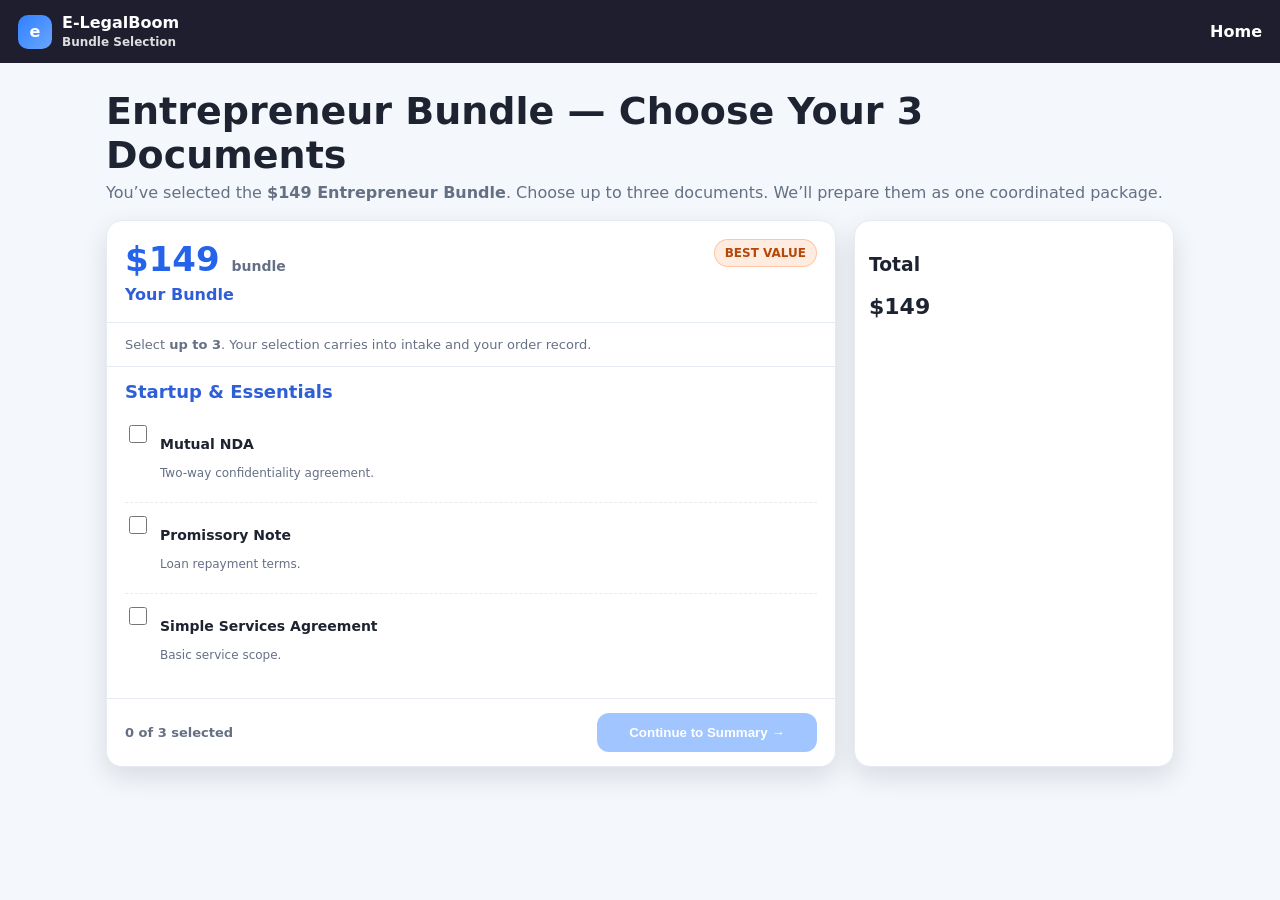
==== commit 2008e1cb: "Refactor bundle-select.html for clarity and style Refactor HTML and CSS for improved readability and" ====
--- a/bundle-select.html
+++ b/bundle-select.html
@@ -4,6 +4,8 @@
   <meta charset="UTF-8" />
   <meta name="viewport" content="width=device-width, initial-scale=1" />
   <title>Entrepreneur Bundle — Choose Your 3 Documents | E-LegalBoom</title>
+
+  <!-- STYLES UNCHANGED -->
   <style>
     :root{
       --bg:#f4f7fb;
@@ -35,55 +37,27 @@
       top:0;
       z-index:10;
     }
-    header .left{
-      display:flex; gap:10px; align-items:center;
-    }
+    header .left{display:flex;gap:10px;align-items:center}
     .logo{
       width:34px;height:34px;border-radius:10px;
       background:linear-gradient(135deg,var(--accent),#6aa6ff);
       display:grid;place-items:center;
       font-weight:800;
     }
-    header .brand-title{
-      line-height:1.1;
-      font-weight:800;
-      letter-spacing:.2px;
-    }
-    header nav a{
-      color:#fff;
-      text-decoration:none;
-      opacity:.9;
-      font-weight:600;
-    }
-    header nav a:hover{opacity:1;text-decoration:underline}
+    header .brand-title{line-height:1.1;font-weight:800}
+    header nav a{color:#fff;text-decoration:none;font-weight:600}
 
-    .wrap{
-      max-width:1100px;
-      margin:26px auto;
-      padding:0 16px 42px;
-    }
-
-    .hero h1{
-      margin:0 0 6px;
-      font-size:38px;
-      letter-spacing:-.6px;
-    }
-    .hero p{
-      margin:0;
-      color:var(--muted);
-      font-size:15px;
-    }
+    .wrap{max-width:1100px;margin:26px auto;padding:0 16px 42px}
+    .hero h1{margin:0 0 6px;font-size:38px}
+    .hero p{margin:0;color:var(--muted)}
 
     .grid{
       margin-top:18px;
       display:grid;
-      grid-template-columns: 1fr 320px;
+      grid-template-columns:1fr 320px;
       gap:18px;
-      align-items:start;
     }
-    @media (max-width: 980px){
-      .grid{grid-template-columns:1fr}
-    }
+    @media (max-width:980px){.grid{grid-template-columns:1fr}}
 
     .card{
       background:var(--card);
@@ -94,25 +68,14 @@
     }
 
     .bundle-top{
-      padding:18px 18px 14px;
+      padding:18px;
       border-bottom:1px solid var(--line);
       display:flex;
+      justify-content:space-between;
       align-items:flex-start;
-      justify-content:space-between;
-      gap:10px;
     }
-    .bundle-top .price{
-      font-size:34px;
-      font-weight:900;
-      color:#2563eb;
-      line-height:1;
-    }
-    .bundle-top .price small{
-      font-size:14px;
-      font-weight:700;
-      color:var(--muted);
-      margin-left:6px;
-    }
+    .price{font-size:34px;font-weight:900;color:#2563eb}
+    .price small{font-size:14px;font-weight:700;color:var(--muted)}
     .badge{
       background:rgba(255,123,44,.14);
       color:#b54708;
@@ -121,171 +84,41 @@
       border-radius:999px;
       font-size:12px;
       font-weight:800;
-      letter-spacing:.25px;
-      white-space:nowrap;
     }
-    .bundle-sub{
-      padding:0 18px 16px;
-      color:var(--muted);
-      font-size:13px;
-    }
+    .bundle-sub{padding:14px 18px;color:var(--muted);font-size:13px}
 
-    .section{
-      padding:14px 18px 2px;
-      border-top:1px solid var(--line);
-    }
-    .section:first-of-type{border-top:none}
-    .section h3{
-      margin:0 0 10px;
-      font-size:18px;
-      color:#2f5fd6;
-      letter-spacing:-.2px;
-    }
+    .section{padding:14px 18px;border-top:1px solid var(--line)}
+    .section h3{margin:0 0 10px;font-size:18px;color:#2f5fd6}
 
-    .doc{
-      display:flex;
-      align-items:flex-start;
-      gap:10px;
-      padding:10px 0;
-      border-top:1px dashed rgba(230,234,242,.9);
-    }
+    .doc{padding:10px 0;border-top:1px dashed #e6eaf2}
     .doc:first-of-type{border-top:none}
-    .doc label{
-      display:flex;
-      gap:10px;
-      cursor:pointer;
-      width:100%;
-    }
-    input[type="checkbox"]{
-      width:18px;height:18px;margin-top:2px;
-      accent-color:var(--accent);
-    }
-    .doc .name{
-      font-weight:800;
-      margin:0;
-      font-size:14px;
-    }
-    .doc .desc{
-      margin:2px 0 0;
-      font-size:12px;
-      color:var(--muted);
-    }
-    .doc.disabled{
-      opacity:.55;
-    }
+    .doc label{display:flex;gap:10px;cursor:pointer}
+    input[type="checkbox"]{width:18px;height:18px;accent-color:var(--accent)}
+    .name{font-weight:800;font-size:14px}
+    .desc{font-size:12px;color:var(--muted)}
 
     .footer-bar{
       display:flex;
+      justify-content:space-between;
       align-items:center;
-      justify-content:space-between;
-      gap:12px;
       padding:14px 18px;
       border-top:1px solid var(--line);
-      background:linear-gradient(180deg,#fff,#fbfcff);
+      background:#fff;
     }
-    .count{
-      color:var(--muted);
-      font-weight:700;
-      font-size:13px;
-    }
+    .count{font-size:13px;color:var(--muted);font-weight:700}
     .btn{
-      border:none;
-      cursor:pointer;
-      border-radius:12px;
+      border:none;border-radius:12px;
       padding:12px 14px;
       font-weight:900;
-      letter-spacing:.2px;
-      transition:transform .04s ease, filter .12s ease, opacity .12s ease;
-      display:inline-flex;
-      align-items:center;
-      justify-content:center;
-      gap:8px;
+      background:var(--accent);
+      color:#fff;
+      cursor:pointer;
       min-width:220px;
     }
-    .btn.primary{
-      background:var(--accent);
-      color:#fff;
-      box-shadow:0 10px 22px rgba(47,128,255,.25);
-    }
-    .btn.primary:active{transform:translateY(1px)}
-    .btn.primary[disabled]{
-      opacity:.45;
-      cursor:not-allowed;
-      box-shadow:none;
-    }
+    .btn[disabled]{opacity:.45;cursor:not-allowed}
 
-    /* Right rail */
-    .rail{
-      padding:14px;
-    }
-    .rail h3{
-      margin:8px 0 8px;
-      font-size:18px;
-      letter-spacing:-.2px;
-    }
-    .rail .price-line{
-      display:flex;
-      align-items:baseline;
-      justify-content:space-between;
-      margin:6px 0 10px;
-      color:var(--muted);
-      font-size:13px;
-      font-weight:700;
-    }
-    .rail .total{
-      display:flex;
-      align-items:baseline;
-      justify-content:space-between;
-      padding-top:10px;
-      border-top:1px solid var(--line);
-      margin-top:10px;
-    }
-    .rail .total .big{
-      font-size:22px;
-      font-weight:1000;
-      color:#111827;
-    }
-    .rail .pass{
-      border:1px solid var(--line);
-      border-radius:14px;
-      padding:12px;
-      background:#fbfdff;
-      margin-top:10px;
-    }
-    .rail .pass .small{
-      margin:0;
-      color:var(--muted);
-      font-size:12px;
-      line-height:1.35;
-    }
-    .rail .pass .passbtn{
-      margin-top:10px;
-      width:100%;
-      background:#eef4ff;
-      color:#1f4dd6;
-      border:1px solid rgba(47,128,255,.25);
-      font-weight:900;
-      border-radius:12px;
-      padding:10px 12px;
-      cursor:pointer;
-    }
-    .rail .pass .passbtn.active{
-      background:rgba(47,128,255,.12);
-      border-color:rgba(47,128,255,.45);
-    }
-    .hint{
-      margin-top:10px;
-      font-size:12px;
-      color:var(--muted);
-      line-height:1.35;
-    }
-    .note{
-      margin-top:8px;
-      font-size:12px;
-      color:#b42318;
-      font-weight:800;
-      display:none;
-    }
+    .rail{padding:14px}
+    .note{display:none;font-size:12px;color:#b42318;font-weight:800}
   </style>
 </head>
 
@@ -294,7 +127,7 @@
   <div class="left">
     <div class="logo">e</div>
     <div class="brand-title">
-      E-LegalBoom<br><span style="opacity:.85;font-weight:700;font-size:12px">Bundle Selection</span>
+      E-LegalBoom<br><span style="opacity:.85;font-size:12px">Bundle Selection</span>
     </div>
   </div>
   <nav><a href="/index.html">Home</a></nav>
@@ -304,13 +137,12 @@
   <div class="hero">
     <h1>Entrepreneur Bundle — Choose Your 3 Documents</h1>
     <p>
-      You’ve selected the <strong>$149 Entrepreneur Bundle</strong>. Choose up to three documents from any section.
-      We’ll prepare and align them as one coordinated legal package.
+      You’ve selected the <strong>$149 Entrepreneur Bundle</strong>.
+      Choose up to three documents. We’ll prepare them as one coordinated package.
     </p>
   </div>
 
   <div class="grid">
-    <!-- LEFT: BUNDLE SELECT -->
     <div class="card">
       <div class="bundle-top">
         <div>
@@ -319,273 +151,46 @@
         </div>
         <div class="badge">BEST VALUE</div>
       </div>
+
       <div class="bundle-sub">
-        Select <strong>up to 3</strong>. Your selection will carry into intake and your order record.
+        Select <strong>up to 3</strong>. Your selection carries into intake and your order record.
       </div>
 
-      <!-- Startup & Essentials -->
+      <!-- DOCUMENT SECTIONS (UNCHANGED CONTENT) -->
       <div class="section">
-        <h3>Startup &amp; Essentials</h3>
+        <h3>Startup & Essentials</h3>
 
         <div class="doc">
           <label>
-            <input type="checkbox" class="docCheck" value="Mutual NDA" data-desc="Two-way confidentiality agreement." />
-            <div>
-              <p class="name">Mutual NDA</p>
-              <p class="desc">Two-way confidentiality agreement.</p>
-            </div>
+            <input type="checkbox" class="docCheck" value="Mutual NDA">
+            <div><p class="name">Mutual NDA</p><p class="desc">Two-way confidentiality agreement.</p></div>
           </label>
         </div>
 
         <div class="doc">
           <label>
-            <input type="checkbox" class="docCheck" value="Promissory Note" data-desc="Repayment terms for a loan between parties." />
-            <div>
-              <p class="name">Promissory Note</p>
-              <p class="desc">Repayment terms for a loan between parties.</p>
-            </div>
+            <input type="checkbox" class="docCheck" value="Promissory Note">
+            <div><p class="name">Promissory Note</p><p class="desc">Loan repayment terms.</p></div>
           </label>
         </div>
 
         <div class="doc">
           <label>
-            <input type="checkbox" class="docCheck" value="Simple Services Agreement" data-desc="Basic service scope, payment, and expectations." />
-            <div>
-              <p class="name">Simple Services Agreement</p>
-              <p class="desc">Basic service scope, payment, and expectations.</p>
-            </div>
-          </label>
-        </div>
-      </div>
-
-      <!-- Business Foundation -->
-      <div class="section">
-        <h3>Business Foundation</h3>
-
-        <div class="doc">
-          <label>
-            <input type="checkbox" class="docCheck" value="Partnership Agreement" data-desc="Defines ownership, roles, and profit splits." />
-            <div>
-              <p class="name">Partnership Agreement</p>
-              <p class="desc">Defines ownership, roles, and profit splits.</p>
-            </div>
-          </label>
-        </div>
-
-        <div class="doc">
-          <label>
-            <input type="checkbox" class="docCheck" value="Contractor Agreement" data-desc="Independent contractor scope, payment, and IP basics." />
-            <div>
-              <p class="name">Contractor Agreement</p>
-              <p class="desc">Independent contractor scope, payment, and IP basics.</p>
-            </div>
-          </label>
-        </div>
-
-        <div class="doc">
-          <label>
-            <input type="checkbox" class="docCheck" value="Employment Agreement" data-desc="Employment terms, duties, compensation, and confidentiality." />
-            <div>
-              <p class="name">Employment Agreement</p>
-              <p class="desc">Employment terms, duties, compensation, and confidentiality.</p>
-            </div>
-          </label>
-        </div>
-      </div>
-
-      <!-- Advanced Protection -->
-      <div class="section">
-        <h3>Advanced Protection</h3>
-
-        <div class="doc">
-          <label>
-            <input type="checkbox" class="docCheck" value="Multi-Member LLC Operating Agreement" data-desc="Rules, voting, distributions, and member rights." />
-            <div>
-              <p class="name">Multi-Member LLC Operating Agreement</p>
-              <p class="desc">Rules, voting, distributions, and member rights.</p>
-            </div>
-          </label>
-        </div>
-
-        <div class="doc">
-          <label>
-            <input type="checkbox" class="docCheck" value="Investor / Equity Agreement" data-desc="Investment terms, equity, and key protections." />
-            <div>
-              <p class="name">Investor / Equity Agreement</p>
-              <p class="desc">Investment terms, equity, and key protections.</p>
-            </div>
-          </label>
-        </div>
-
-        <div class="doc">
-          <label>
-            <input type="checkbox" class="docCheck" value="Joint Venture Agreement" data-desc="Defines JV scope, responsibilities, and profit share." />
-            <div>
-              <p class="name">Joint Venture Agreement</p>
-              <p class="desc">Defines JV scope, responsibilities, and profit share.</p>
-            </div>
+            <input type="checkbox" class="docCheck" value="Simple Services Agreement">
+            <div><p class="name">Simple Services Agreement</p><p class="desc">Basic service scope.</p></div>
           </label>
         </div>
       </div>
 
       <div class="footer-bar">
         <div class="count" id="countText">0 of 3 selected</div>
-        <button class="btn primary" id="continueBtn" disabled>
-          Continue With These Documents →
+        <button class="btn" id="continueBtn" disabled>
+          Continue to Summary →
         </button>
       </div>
     </div>
 
-    <!-- RIGHT: ACCESS PASS -->
-    <div class="card">
-      <div class="rail">
-        <h3>30-Day Document<br/>Access Pass</h3>
-        <div class="price-line">
-          <span><strong style="color:#b42318">$199</strong> • 30 days</span>
-          <span id="passStatus" style="font-weight:900;color:#667085">Optional</span>
-        </div>
-
-        <div class="pass">
-          <p class="small">
-            Optional add-on for short-term access to eligible templates during a 30-day window.
-          </p>
-          <button class="passbtn" id="togglePassBtn">Activate 30-Day Access — $199</button>
-          <p class="hint">
-            Bundle selection continues whether you add the pass or not.
-          </p>
-        </div>
-
-        <div class="total">
-          <div style="color:var(--muted);font-weight:800">Total Today</div>
-          <div class="big" id="totalToday">$149</div>
-        </div>
-
-        <div class="note" id="limitNote">Limit reached: you can only select 3 documents.</div>
-      </div>
-    </div>
-  </div>
-</div>
-
-<script>
-  // ===== Configuration =====
-  const MAX_SELECTION = 3;
-  const BUNDLE_PRICE = 149;
-  const PASS_PRICE = 199;
-  const NEXT_PAGE = "/intake.html"; // change if needed
-
-  // ===== State =====
-  const checks = Array.from(document.querySelectorAll(".docCheck"));
-  const countText = document.getElementById("countText");
-  const continueBtn = document.getElementById("continueBtn");
-  const limitNote = document.getElementById("limitNote");
-
-  const togglePassBtn = document.getElementById("togglePassBtn");
-  const passStatus = document.getElementById("passStatus");
-  const totalToday = document.getElementById("totalToday");
-
-  let accessPassSelected = false;
-
-  // ===== Helpers =====
-  function getSelectedDocs(){
-    return checks.filter(c => c.checked).map(c => c.value);
-  }
-
-  function updateUI(){
-    const selected = getSelectedDocs();
-    const n = selected.length;
-
-    countText.textContent = `${n} of ${MAX_SELECTION} selected`;
-    continueBtn.disabled = !(n >= 1 && n <= MAX_SELECTION);
-
-    // Enforce max selection by disabling unchecked boxes when limit hit
-    const atLimit = n >= MAX_SELECTION;
-    limitNote.style.display = atLimit ? "block" : "none";
-
-    checks.forEach(c => {
-      if (!c.checked) {
-        c.disabled = atLimit;
-        c.closest(".doc").classList.toggle("disabled", atLimit);
-      } else {
-        c.disabled = false;
-        c.closest(".doc").classList.remove("disabled");
-      }
-    });
-
-    // total today
-    const total = BUNDLE_PRICE + (accessPassSelected ? PASS_PRICE : 0);
-    totalToday.textContent = `$${total}`;
-    passStatus.textContent = accessPassSelected ? "Added" : "Optional";
-  }
-
-  function persistSelection(){
-    const selectedDocs = getSelectedDocs();
-
-    const payload = {
-      product: "Entrepreneur Bundle",
-      tier: "Bundle",
-      bundle_price: BUNDLE_PRICE,
-      document_type: "BUNDLE",
-      document_types: selectedDocs,
-      doc_count: selectedDocs.length,
-      access_pass_selected: accessPassSelected,
-      access_pass_price: accessPassSelected ? PASS_PRICE : 0,
-      total_today: BUNDLE_PRICE + (accessPassSelected ? PASS_PRICE : 0),
-      created_at_client: new Date().toISOString()
-    };
-
-    sessionStorage.setItem("ELB_SELECTION", JSON.stringify(payload));
-  }
-
-  // ===== Events =====
-  checks.forEach(c => {
-    c.addEventListener("change", () => {
-      updateUI();
-      persistSelection();
-    });
-  });
-
-  togglePassBtn.addEventListener("click", () => {
-    accessPassSelected = !accessPassSelected;
-    togglePassBtn.classList.toggle("active", accessPassSelected);
-    togglePassBtn.textContent = accessPassSelected
-      ? "30-Day Access Added — $199 ✓"
-      : "Activate 30-Day Access — $199";
-
-    updateUI();
-    persistSelection();
-  });
-
-  continueBtn.addEventListener("click", () => {
-    const selectedDocs = getSelectedDocs();
-    if (selectedDocs.length < 1 || selectedDocs.length > MAX_SELECTION) return;
-
-    persistSelection();
-    window.location.href = NEXT_PAGE;
-  });
-
-  // ===== On load: restore prior state if user navigated back =====
-  (function init(){
-    const raw = sessionStorage.getItem("ELB_SELECTION");
-    if (raw) {
-      try {
-        const saved = JSON.parse(raw);
-        if (saved && saved.tier === "Bundle" && Array.isArray(saved.document_types)) {
-          // restore checks
-          const set = new Set(saved.document_types);
-          checks.forEach(c => c.checked = set.has(c.value));
-          // restore pass
-          accessPassSelected = !!saved.access_pass_selected;
-          togglePassBtn.classList.toggle("active", accessPassSelected);
-          togglePassBtn.textContent = accessPassSelected
-            ? "30-Day Access Added — $199 ✓"
-            : "Activate 30-Day Access — $199";
-        }
-      } catch(e){}
-    }
-    updateUI();
-    persistSelection();
-  })();
-</script>
-
-</body>
-</html>
+    <div class="card rail">
+      <h3>Total</h3>
+      <div style="font-size:22px;font-weight:900">$149</div>
+      <div class="note" id="limitNote">
